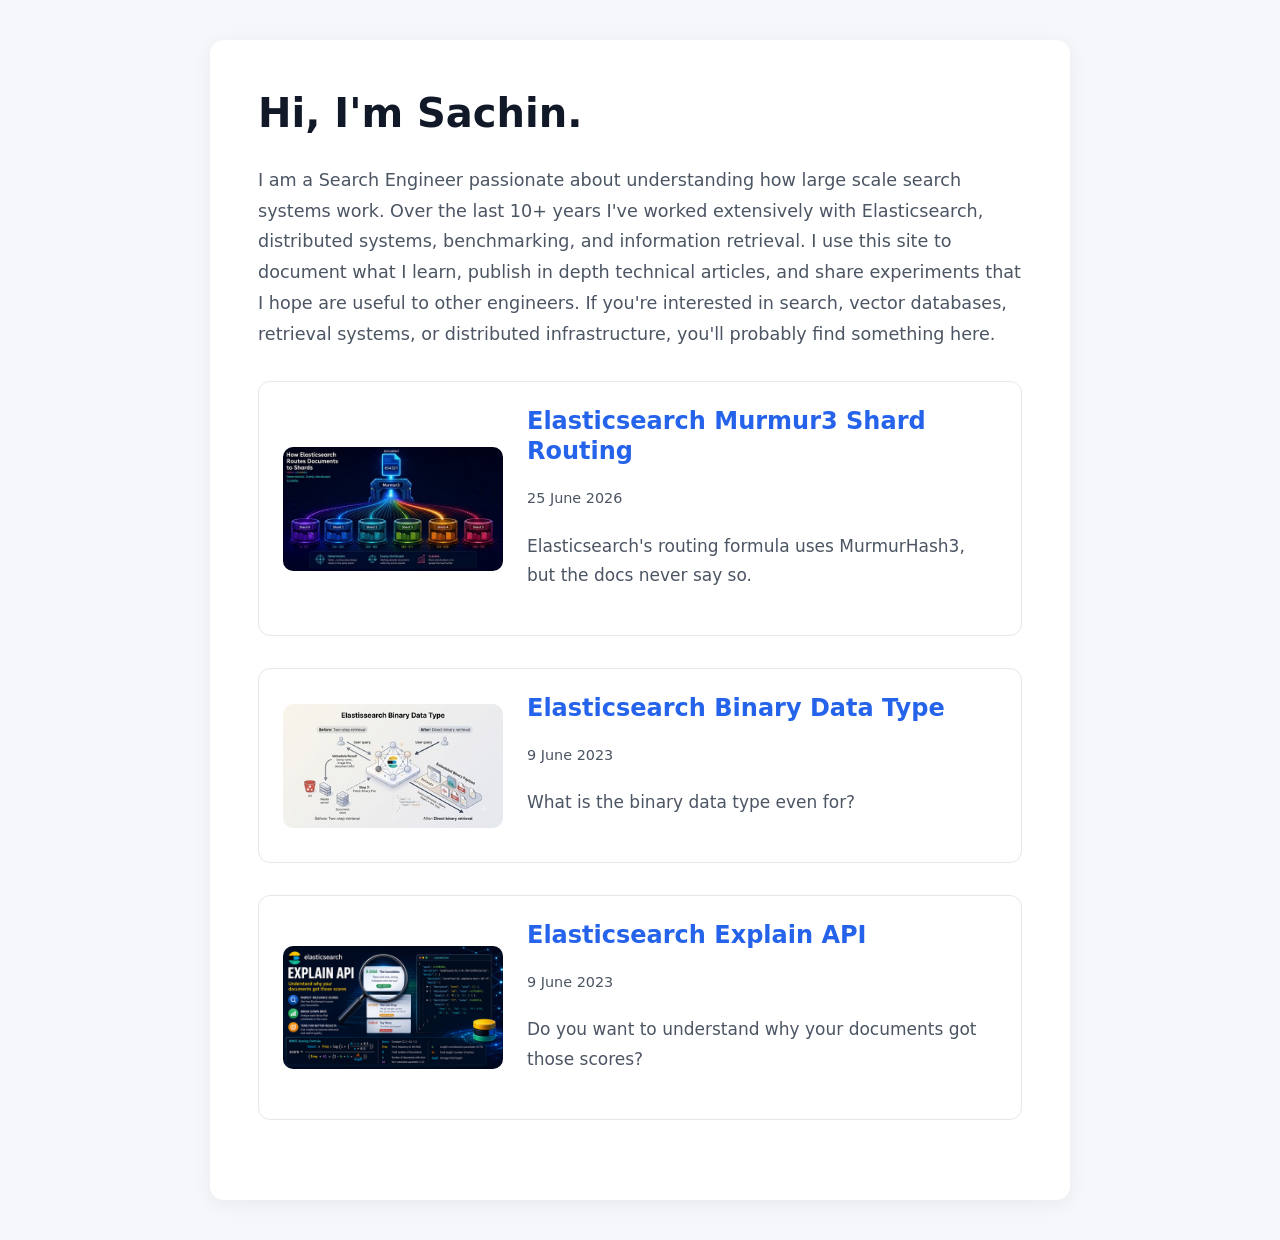
==== index.html @ 7c6bc2b0 "change all formatting and add my new murmur3 blog to test the new structure, will start adding more " ====
<!DOCTYPE html>
<html lang="en">
  <head>
    <meta charset="UTF-8" />
    <meta name="viewport" content="width=device-width, initial-scale=1.0" />
    <title>Sachin Frayne</title>
    <link rel="stylesheet" href="styles.css" />
  </head>
  <body>
    <div class="container">
      <h1>Hi, I'm Sachin.</h1>
      <p class="site-tagline">I am a Search Engineer passionate about understanding how large scale search systems work. Over the last 10+ years I've worked extensively with Elasticsearch, distributed systems, benchmarking, and information retrieval. I use this site to document what I learn, publish in depth technical articles, and share experiments that I hope are useful to other engineers. If you're interested in search, vector databases, retrieval systems, or distributed infrastructure, you'll probably find something here.</p>
      <div class="blog-list">
        <article class="blog-box">
          <div class="blog-content">
            <div class="text">
              <h2>
                <a href="blogs/elasticsearch-murmur3-shard-routing.html">Elasticsearch Murmur3 Shard Routing</a>
              </h2>
              <p class="blog-date">
                <time datetime="2026-06-25">25 June 2026</time>
              </p>
              <p>Elasticsearch's routing formula uses MurmurHash3, but the docs never say so.</p>
            </div>
            <img
              src="images/tiny/elasticsearch-murmur3-shard-routing.jpg"
              alt="Elasticsearch Murmur3 Shard Routing"
            />
          </div>
        </article>


        <article class="blog-box">
          <div class="blog-content">
            <div class="text">
              <h2>
                <a href="blogs/elasticsearch-binary-data-type.html">Elasticsearch Binary Data Type</a>
              </h2>
              <p class="blog-date">
                <time datetime="2023-06-09">9 June 2023</time>
              </p>
              <p>What is the binary data type even for?</p>
            </div>
            <img
              src="images/tiny/elasticsearch-binary-data-type.jpg"
              alt="Elasticsearch Binary Data Type"
            />
          </div>
        </article>


        <article class="blog-box">
          <div class="blog-content">
            <div class="text">
              <h2>
                <a href="blogs/elasticsearch-explain-api.html">Elasticsearch Explain API</a>
              </h2>
              <p class="blog-date">
                <time datetime="2023-06-09">9 June 2023</time>
              </p>
              <p>Do you want to understand why your documents got those scores?</p>
            </div>
            <img
              src="images/tiny/elasticsearch-explain-api.jpg"
              alt="Elasticsearch Explain API"
            />
          </div>
        </article>

      </div>
    </div>
  </body>
</html>
---- styles.css ----
/* =========================
   Global
========================= */

* {
  box-sizing: border-box;
}

html {
  scroll-behavior: smooth;
}

body {
  margin: 0;
  padding: 40px 20px;
  background: #f5f7fa;
  color: #1f2937;
  font-family:
    Inter,
    system-ui,
    -apple-system,
    BlinkMacSystemFont,
    "Segoe UI",
    sans-serif;
  font-size: 17px;
  line-height: 1.75;
}

/* =========================
   Main Container
========================= */

.container {
  max-width: 860px;
  margin: 0 auto;
  background: white;
  border-radius: 14px;
  padding: 48px;
  box-shadow: 0 4px 20px rgba(0, 0, 0, 0.06);
}

/* =========================
   Typography
========================= */

h1,
h2,
h3,
h4 {
  color: #111827;
  line-height: 1.25;
  margin-top: 2rem;
}

h1 {
  margin-top: 0;
  font-size: 2.5rem;
}

h2 {
  font-size: 1.8rem;
}

h3 {
  font-size: 1.35rem;
}

p,
ul,
ol,
blockquote,
table {
  margin: 1.25rem 0;
}

p,
ul,
ol,
li,
blockquote,
table {
  text-align: left;
}

a {
  color: #2563eb;
  text-decoration: none;
}

a:hover {
  text-decoration: underline;
}

/* =========================
   Images
========================= */

.container img {
  width: 100%;
  max-width: 100%;
  border-radius: 10px;
}

.container > article img {
  display: block;
  margin: 2rem 0;
}

/* =========================
   Inline Code
========================= */

code {
  font-family:
    "JetBrains Mono",
    "Fira Code",
    Consolas,
    monospace;
}

p code,
li code {
  background: #eef2ff;
  color: #1d4ed8;
  padding: 2px 6px;
  border-radius: 5px;
  font-size: 0.92em;
}

/* =========================
   Code Blocks
========================= */

pre {
  overflow-x: auto;
  background: #1e293b;
  color: #f8fafc;
  padding: 20px;
  border-radius: 10px;
  margin: 2rem 0;
}

pre code {
  display: block;
  background: transparent;
  padding: 0;
  color: inherit;
  font-size: 0.92rem;
}

/* =========================
   Blockquotes
========================= */

blockquote {
  margin: 2rem 0;
  padding: 1rem 1.5rem;
  border-left: 5px solid #2563eb;
  background: #eff6ff;
  color: #374151;
  font-style: italic;
}

/* =========================
   Tables
========================= */

table {
  width: 100%;
  border-collapse: collapse;
}

th,
td {
  padding: 0.8rem;
  border: 1px solid #e5e7eb;
}

th {
  background: #f3f4f6;
  font-weight: 600;
}

/* =========================
   Blog Listing
========================= */

.blog-box {
  margin: 2rem 0;
  padding: 24px;
  border: 1px solid #e5e7eb;
  border-radius: 12px;
  background: white;
  transition: all 0.2s ease;
}

.blog-box:hover {
  transform: translateY(-2px);
  box-shadow: 0 8px 20px rgba(0, 0, 0, 0.06);
}

.blog-content {
  display: flex;
  flex-direction: row-reverse;
  align-items: center;
  gap: 24px;
}

.blog-content img {
  width: 220px;
  aspect-ratio: 16 / 9;
  object-fit: cover;
  border-radius: 10px;
  flex-shrink: 0;
}

.text {
  flex: 1;
  min-width: 0;
  text-align: left;
}

.text h2 {
  margin-top: 0;
  margin-bottom: 0.5rem;
  font-size: 1.5rem;
}

.text p {
  color: #4b5563;
}

/* =========================
   Navigation
========================= */

.blog-nav {
  margin-bottom: 2rem;
  text-align: left;
}

.blog-nav a {
  color: #6b7280;
}

.blog-nav a:hover {
  color: #2563eb;
}

/* =========================
   Homepage
========================= */

.site-tagline {
  font-size: 1.1rem;
  color: #4b5563;
  margin-bottom: 2rem;
}

.blog-date {
  color: #6b7280;
  font-size: 0.9rem;
  margin-bottom: 0.75rem;
}

/* =========================
   Pagination
========================= */

.pagination {
  display: flex;
  justify-content: center;
  gap: 1rem;
  margin-top: 3rem;
}

.pagination a {
  padding: 8px 14px;
  border: 1px solid #d1d5db;
  border-radius: 8px;
  color: #374151;
}

.pagination a:hover {
  background: #2563eb;
  color: white;
  text-decoration: none;
}

.pagination-current {
  font-weight: 700;
}

/* =========================
   Responsive
========================= */

@media (max-width: 768px) {
  body {
    padding: 15px;
  }

  .container {
    padding: 28px;
  }

  .blog-content {
    flex-direction: column;
    align-items: stretch;
  }

  .blog-content img {
    width: 100%;
  }

  h1 {
    font-size: 2rem;
  }
}
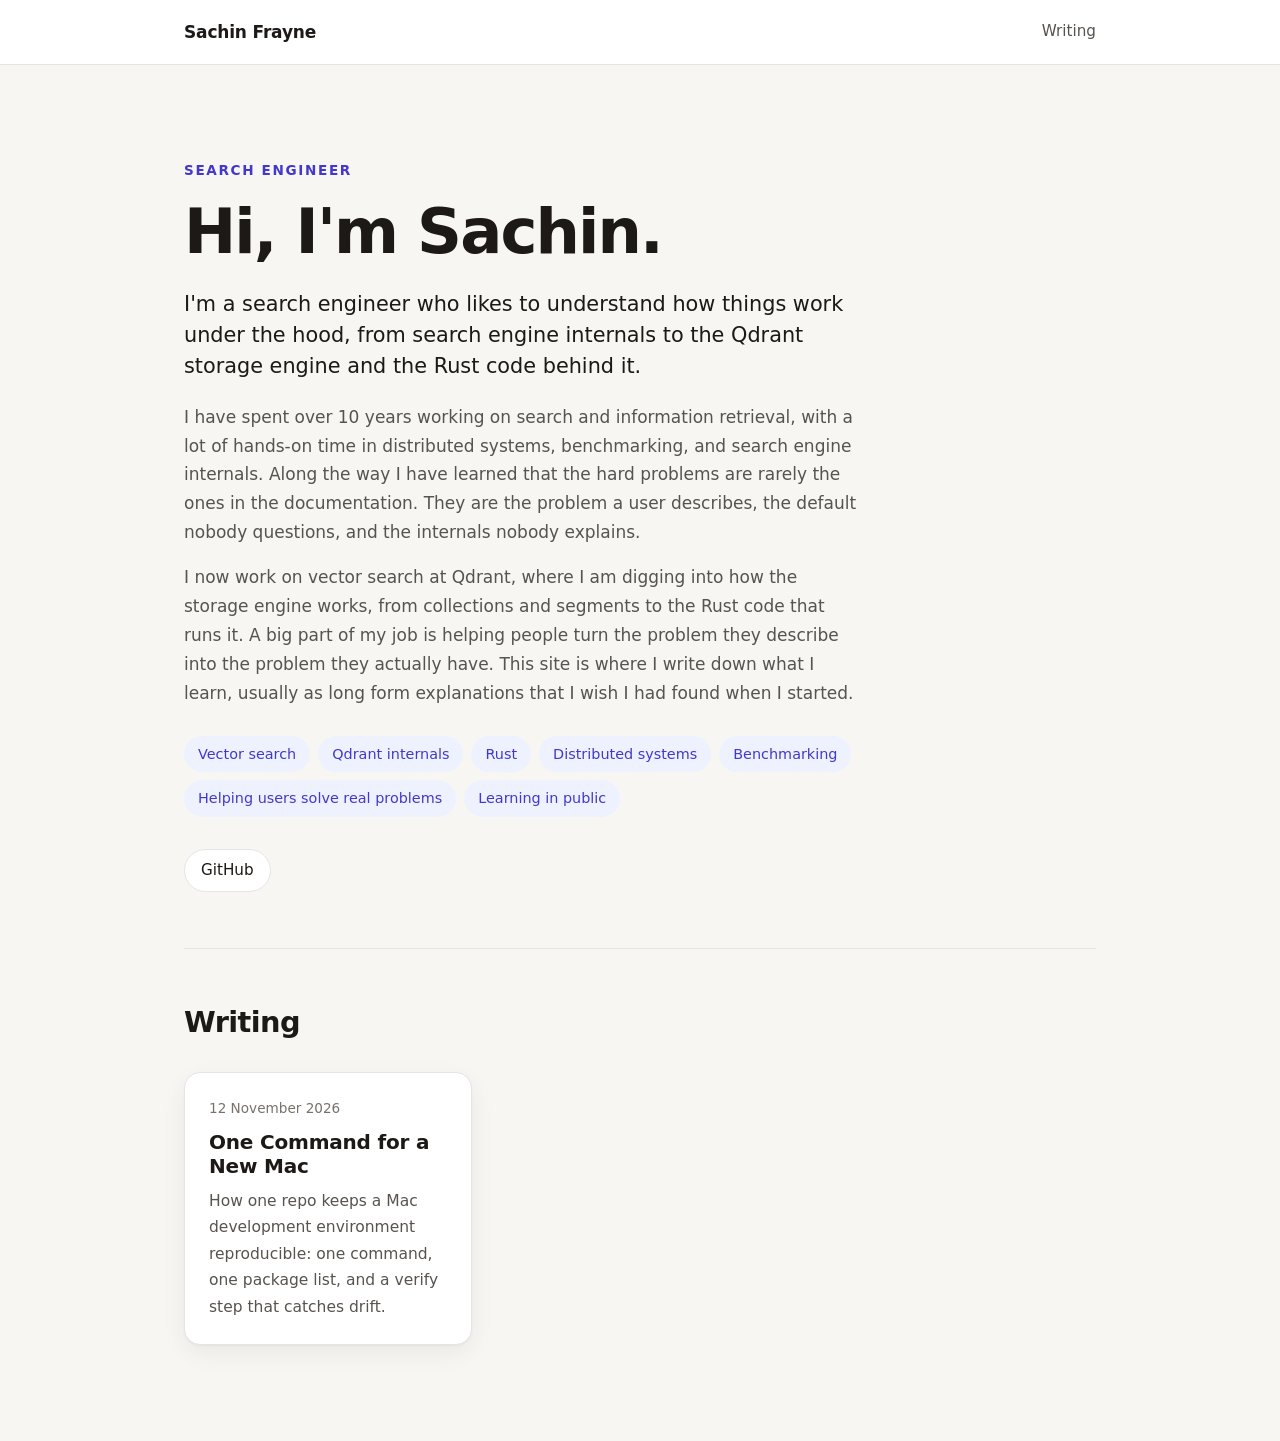
==== commit 80673c0c: "Launch the redesigned blog with the mac-setup post - Remove the three Elasticsearch posts and their " ====
--- a/index.html
+++ b/index.html
@@ -3,71 +3,59 @@
   <head>
     <meta charset="UTF-8" />
     <meta name="viewport" content="width=device-width, initial-scale=1.0" />
+    <meta name="description" content="I&#x27;m a search engineer who likes to understand how things work under the hood, from search engine internals to the Qdrant storage engine and the Rust code behind it." />
     <title>Sachin Frayne</title>
     <link rel="stylesheet" href="styles.css" />
   </head>
   <body>
-    <div class="container">
-      <h1>Hi, I'm Sachin.</h1>
-      <p class="site-tagline">I am a Search Engineer passionate about understanding how large scale search systems work. Over the last 10+ years I've worked extensively with Elasticsearch, distributed systems, benchmarking, and information retrieval. I use this site to document what I learn, publish in depth technical articles, and share experiments that I hope are useful to other engineers. If you're interested in search, vector databases, retrieval systems, or distributed infrastructure, you'll probably find something here.</p>
-      <div class="blog-list">
-        <article class="blog-box">
-          <div class="blog-content">
-            <div class="text">
-              <h2>
-                <a href="blogs/elasticsearch-murmur3-shard-routing.html">Elasticsearch Murmur3 Shard Routing</a>
-              </h2>
-              <p class="blog-date">
-                <time datetime="2026-06-25">25 June 2026</time>
-              </p>
-              <p>Elasticsearch's routing formula uses MurmurHash3, but the docs never say so.</p>
-            </div>
-            <img
-              src="images/tiny/elasticsearch-murmur3-shard-routing.jpg"
-              alt="Elasticsearch Murmur3 Shard Routing"
-            />
+    <header class="site-header">
+      <div class="container site-header-inner">
+        <a class="site-name" href="index.html">Sachin Frayne</a>
+        <a href="#writing">Writing</a>
+      </div>
+    </header>
+
+    <main class="container">
+      <section class="hero">
+        <p class="eyebrow">Search Engineer</p>
+        <h1>Hi, I&#x27;m Sachin.</h1>
+        <p class="lead">I&#x27;m a search engineer who likes to understand how things work under the hood, from search engine internals to the Qdrant storage engine and the Rust code behind it.</p>
+        <div class="about">
+          <p>I have spent over 10 years working on search and information retrieval, with a lot of hands-on time in distributed systems, benchmarking, and search engine internals. Along the way I have learned that the hard problems are rarely the ones in the documentation. They are the problem a user describes, the default nobody questions, and the internals nobody explains.</p>
+          <p>I now work on vector search at Qdrant, where I am digging into how the storage engine works, from collections and segments to the Rust code that runs it. A big part of my job is helping people turn the problem they describe into the problem they actually have. This site is where I write down what I learn, usually as long form explanations that I wish I had found when I started.</p>
+        </div>
+        <ul class="topics" aria-label="Topics I write about">
+          <li>Vector search</li>
+          <li>Qdrant internals</li>
+          <li>Rust</li>
+          <li>Distributed systems</li>
+          <li>Benchmarking</li>
+          <li>Helping users solve real problems</li>
+          <li>Learning in public</li>
+        </ul>
+        <nav class="elsewhere" aria-label="Elsewhere">
+          <a href="https://github.com/sachinfrayne">GitHub</a>
+        </nav>
+      </section>
+
+      <section class="posts" id="writing">
+        <h2>Writing</h2>
+        <div class="post-grid">
+        <article class="post-card">
+
+          <div class="post-card-body">
+            <p class="post-meta">
+              <time datetime="2026-11-12">12 November 2026</time>
+            </p>
+            <h3 class="post-card-title">
+              <a href="blogs/mac-setup.html">One Command for a New Mac</a>
+            </h3>
+            <p class="post-card-excerpt">How one repo keeps a Mac development environment reproducible: one command, one package list, and a verify step that catches drift.</p>
           </div>
         </article>
 
-
-        <article class="blog-box">
-          <div class="blog-content">
-            <div class="text">
-              <h2>
-                <a href="blogs/elasticsearch-binary-data-type.html">Elasticsearch Binary Data Type</a>
-              </h2>
-              <p class="blog-date">
-                <time datetime="2023-06-09">9 June 2023</time>
-              </p>
-              <p>What is the binary data type even for?</p>
-            </div>
-            <img
-              src="images/tiny/elasticsearch-binary-data-type.jpg"
-              alt="Elasticsearch Binary Data Type"
-            />
-          </div>
-        </article>
-
-
-        <article class="blog-box">
-          <div class="blog-content">
-            <div class="text">
-              <h2>
-                <a href="blogs/elasticsearch-explain-api.html">Elasticsearch Explain API</a>
-              </h2>
-              <p class="blog-date">
-                <time datetime="2023-06-09">9 June 2023</time>
-              </p>
-              <p>Do you want to understand why your documents got those scores?</p>
-            </div>
-            <img
-              src="images/tiny/elasticsearch-explain-api.jpg"
-              alt="Elasticsearch Explain API"
-            />
-          </div>
-        </article>
-
-      </div>
-    </div>
+        </div>
+      </section>
+    </main>
   </body>
 </html>
--- a/styles.css
+++ b/styles.css
@@ -1,3 +1,58 @@
+/* =========================
+   Theme tokens
+========================= */
+
+:root {
+  --bg: #f7f6f3;
+  --surface: #ffffff;
+  --text: #1c1917;
+  --muted: #57534e;
+  --subtle: #78716c;
+  --border: #e7e5e4;
+  --accent: #4338ca;
+  --accent-hover: #3730a3;
+  --accent-soft: #eef2ff;
+  --code-bg: #1c1917;
+  --code-text: #f5f5f4;
+  --inline-code-bg: #f1f0ee;
+  --shadow: 0 1px 2px rgba(28, 25, 23, 0.04), 0 8px 24px rgba(28, 25, 23, 0.06);
+  --radius: 16px;
+}
+
+@media (prefers-color-scheme: dark) {
+  :root:not([data-theme="light"]) {
+    --bg: #0f0f10;
+    --surface: #18181b;
+    --text: #f4f4f5;
+    --muted: #a1a1aa;
+    --subtle: #71717a;
+    --border: #27272a;
+    --accent: #a5b4fc;
+    --accent-hover: #c7d2fe;
+    --accent-soft: #1e1b4b;
+    --code-bg: #09090b;
+    --code-text: #e4e4e7;
+    --inline-code-bg: #27272a;
+    --shadow: none;
+  }
+}
+
+:root[data-theme="dark"] {
+  --bg: #0f0f10;
+  --surface: #18181b;
+  --text: #f4f4f5;
+  --muted: #a1a1aa;
+  --subtle: #71717a;
+  --border: #27272a;
+  --accent: #a5b4fc;
+  --accent-hover: #c7d2fe;
+  --accent-soft: #1e1b4b;
+  --code-bg: #09090b;
+  --code-text: #e4e4e7;
+  --inline-code-bg: #27272a;
+  --shadow: none;
+}
+
 /* =========================
    Global
 ========================= */
@@ -12,9 +67,8 @@
 
 body {
   margin: 0;
-  padding: 40px 20px;
-  background: #f5f7fa;
-  color: #1f2937;
+  background: var(--bg);
+  color: var(--text);
   font-family:
     Inter,
     system-ui,
@@ -23,92 +77,398 @@
     "Segoe UI",
     sans-serif;
   font-size: 17px;
-  line-height: 1.75;
-}
-
-/* =========================
-   Main Container
-========================= */
-
-.container {
-  max-width: 860px;
-  margin: 0 auto;
-  background: white;
-  border-radius: 14px;
-  padding: 48px;
-  box-shadow: 0 4px 20px rgba(0, 0, 0, 0.06);
-}
-
-/* =========================
-   Typography
-========================= */
+  line-height: 1.7;
+  -webkit-font-smoothing: antialiased;
+}
+
+img {
+  max-width: 100%;
+  display: block;
+}
+
+a {
+  color: var(--accent);
+  text-decoration: none;
+}
+
+a:hover {
+  color: var(--accent-hover);
+  text-decoration: underline;
+}
 
 h1,
 h2,
 h3,
 h4 {
-  color: #111827;
-  line-height: 1.25;
-  margin-top: 2rem;
-}
-
-h1 {
-  margin-top: 0;
-  font-size: 2.5rem;
-}
-
-h2 {
+  color: var(--text);
+  line-height: 1.2;
+  margin: 0;
+}
+
+.container {
+  max-width: 960px;
+  margin: 0 auto;
+  padding: 0 24px;
+}
+
+/* =========================
+   Header
+========================= */
+
+.site-header {
+  background: var(--surface);
+  border-bottom: 1px solid var(--border);
+}
+
+.site-header-inner {
+  display: flex;
+  align-items: center;
+  justify-content: space-between;
+  height: 64px;
+}
+
+.site-name {
+  font-weight: 700;
+  color: var(--text);
+  letter-spacing: -0.01em;
+}
+
+.site-name:hover {
+  color: var(--accent);
+  text-decoration: none;
+}
+
+.site-header-inner > a:not(.site-name) {
+  color: var(--muted);
+  font-size: 0.95rem;
+}
+
+/* =========================
+   Hero / About
+========================= */
+
+.hero {
+  padding: 80px 0 56px;
+}
+
+.eyebrow {
+  color: var(--accent);
+  font-size: 0.85rem;
+  font-weight: 600;
+  letter-spacing: 0.12em;
+  text-transform: uppercase;
+  margin-bottom: 16px;
+}
+
+.hero h1 {
+  font-size: clamp(2.6rem, 6vw, 3.9rem);
+  letter-spacing: -0.03em;
+  line-height: 1.08;
+  margin-bottom: 24px;
+}
+
+.lead {
+  font-size: 1.3rem;
+  line-height: 1.5;
+  color: var(--text);
+  max-width: 680px;
+  margin: 0 0 20px;
+}
+
+.about {
+  max-width: 680px;
+}
+
+.about p {
+  color: var(--muted);
+  margin: 0 0 16px;
+}
+
+.topics {
+  list-style: none;
+  padding: 0;
+  margin: 28px 0 32px;
+  display: flex;
+  flex-wrap: wrap;
+  gap: 8px;
+}
+
+.topics li {
+  padding: 6px 14px;
+  border-radius: 999px;
+  background: var(--accent-soft);
+  color: var(--accent);
+  font-size: 0.9rem;
+  font-weight: 500;
+}
+
+.elsewhere {
+  display: flex;
+  flex-wrap: wrap;
+  gap: 12px;
+}
+
+.elsewhere a {
+  padding: 8px 16px;
+  border: 1px solid var(--border);
+  border-radius: 999px;
+  color: var(--text);
+  font-size: 0.95rem;
+  background: var(--surface);
+}
+
+.elsewhere a:hover {
+  border-color: var(--accent);
+  color: var(--accent);
+  text-decoration: none;
+}
+
+/* =========================
+   Writing (post list)
+========================= */
+
+.posts {
+  border-top: 1px solid var(--border);
+  padding: 56px 0 96px;
+}
+
+.posts > h2 {
   font-size: 1.8rem;
-}
-
-h3 {
-  font-size: 1.35rem;
-}
-
-p,
-ul,
-ol,
-blockquote,
-table {
-  margin: 1.25rem 0;
-}
-
-p,
-ul,
-ol,
-li,
-blockquote,
-table {
+  letter-spacing: -0.02em;
+  margin-bottom: 32px;
+}
+
+.post-grid {
+  display: grid;
+  grid-template-columns: repeat(auto-fill, minmax(280px, 1fr));
+  gap: 24px;
+}
+
+.post-card {
+  display: flex;
+  flex-direction: column;
+  background: var(--surface);
+  border: 1px solid var(--border);
+  border-radius: var(--radius);
+  overflow: hidden;
+  box-shadow: var(--shadow);
+  transition:
+    transform 0.2s ease,
+    box-shadow 0.2s ease;
+}
+
+.post-card:hover {
+  transform: translateY(-3px);
+  box-shadow: 0 12px 32px rgba(28, 25, 23, 0.1);
+}
+
+.post-card > a {
+  display: block;
+}
+
+.post-card img {
+  width: 100%;
+  aspect-ratio: 16 / 9;
+  object-fit: cover;
+  display: block;
+}
+
+.post-card-body {
+  padding: 24px;
+  display: flex;
+  flex-direction: column;
+  flex: 1;
+}
+
+.post-meta {
+  color: var(--subtle);
+  font-size: 0.85rem;
+  margin: 0 0 10px;
+}
+
+.post-card-title {
+  font-size: 1.25rem;
+  letter-spacing: -0.01em;
+  margin-bottom: 10px;
+}
+
+.post-card-title a {
+  color: var(--text);
+}
+
+.post-card-title a:hover {
+  color: var(--accent);
+  text-decoration: none;
+}
+
+.post-card-excerpt {
+  color: var(--muted);
+  font-size: 0.97rem;
+  margin: 0;
+}
+
+.empty {
+  color: var(--muted);
+  border: 1px dashed var(--border);
+  border-radius: var(--radius);
+  padding: 40px 24px;
+  text-align: center;
+  margin: 0;
+  grid-column: 1 / -1;
+}
+
+/* =========================
+   Pagination
+========================= */
+
+.pagination {
+  display: flex;
+  justify-content: center;
+  gap: 12px;
+  margin-top: 48px;
+}
+
+.pagination a,
+.pagination-current {
+  min-width: 40px;
+  text-align: center;
+  padding: 8px 14px;
+  border: 1px solid var(--border);
+  border-radius: 10px;
+  color: var(--muted);
+}
+
+.pagination a:hover {
+  border-color: var(--accent);
+  color: var(--accent);
+  text-decoration: none;
+}
+
+.pagination-current {
+  background: var(--accent);
+  border-color: var(--accent);
+  color: #ffffff;
+  font-weight: 600;
+}
+
+/* =========================
+   Individual post pages
+========================= */
+
+.post {
+  max-width: 720px;
+  margin: 0 auto;
+  padding: 56px 24px 96px;
+}
+
+.post-header {
+  margin-bottom: 40px;
+}
+
+.post-header h1 {
+  font-size: clamp(2.2rem, 5vw, 2.9rem);
+  letter-spacing: -0.03em;
+  line-height: 1.12;
+  margin-bottom: 18px;
+}
+
+.post-lede {
+  font-size: 1.2rem;
+  color: var(--muted);
+  margin: 0;
+}
+
+.post-body > p,
+.post-body > ul,
+.post-body > ol {
+  color: var(--text);
+  margin: 1.2rem 0;
+}
+
+.post-body h2 {
+  font-size: 1.6rem;
+  letter-spacing: -0.01em;
+  margin: 48px 0 16px;
+}
+
+.post-body h3 {
+  font-size: 1.3rem;
+  margin: 36px 0 12px;
+}
+
+.post-body img {
+  width: 100%;
+  border-radius: var(--radius);
+  margin: 32px 0;
+}
+
+.post-body a {
+  text-decoration: underline;
+  text-underline-offset: 3px;
+}
+
+.post-body blockquote {
+  margin: 32px 0;
+  padding: 16px 24px;
+  border-left: 4px solid var(--accent);
+  background: var(--accent-soft);
+  border-radius: 0 12px 12px 0;
+  color: var(--text);
+}
+
+.post-body pre {
+  overflow-x: auto;
+  background: var(--code-bg);
+  color: var(--code-text);
+  padding: 20px;
+  border-radius: 12px;
+  margin: 28px 0;
+  font-size: 0.92rem;
+  line-height: 1.6;
+}
+
+.post-body pre code {
+  display: block;
+  background: transparent;
+  padding: 0;
+  color: inherit;
+}
+
+.post-body p code,
+.post-body li code,
+.post-body h2 code,
+.post-body h3 code {
+  background: var(--inline-code-bg);
+  color: var(--accent);
+  padding: 2px 6px;
+  border-radius: 6px;
+  font-size: 0.9em;
+}
+
+.post-body table {
+  width: 100%;
+  border-collapse: collapse;
+  margin: 28px 0;
+  font-size: 0.95rem;
+}
+
+.post-body th,
+.post-body td {
+  padding: 10px 12px;
+  border: 1px solid var(--border);
   text-align: left;
 }
 
-a {
-  color: #2563eb;
-  text-decoration: none;
-}
-
-a:hover {
-  text-decoration: underline;
-}
-
-/* =========================
-   Images
-========================= */
-
-.container img {
-  width: 100%;
-  max-width: 100%;
-  border-radius: 10px;
-}
-
-.container > article img {
-  display: block;
-  margin: 2rem 0;
-}
-
-/* =========================
-   Inline Code
-========================= */
+.post-body th {
+  background: var(--surface);
+  font-weight: 600;
+}
+
+.post-footer-link {
+  margin-top: 56px;
+  padding-top: 24px;
+  border-top: 1px solid var(--border);
+}
 
 code {
   font-family:
@@ -118,202 +478,32 @@
     monospace;
 }
 
-p code,
-li code {
-  background: #eef2ff;
-  color: #1d4ed8;
-  padding: 2px 6px;
-  border-radius: 5px;
-  font-size: 0.92em;
-}
-
-/* =========================
-   Code Blocks
-========================= */
-
-pre {
-  overflow-x: auto;
-  background: #1e293b;
-  color: #f8fafc;
-  padding: 20px;
-  border-radius: 10px;
-  margin: 2rem 0;
-}
-
-pre code {
-  display: block;
-  background: transparent;
-  padding: 0;
-  color: inherit;
-  font-size: 0.92rem;
-}
-
-/* =========================
-   Blockquotes
-========================= */
-
-blockquote {
-  margin: 2rem 0;
-  padding: 1rem 1.5rem;
-  border-left: 5px solid #2563eb;
-  background: #eff6ff;
-  color: #374151;
-  font-style: italic;
-}
-
-/* =========================
-   Tables
-========================= */
-
-table {
-  width: 100%;
-  border-collapse: collapse;
-}
-
-th,
-td {
-  padding: 0.8rem;
-  border: 1px solid #e5e7eb;
-}
-
-th {
-  background: #f3f4f6;
-  font-weight: 600;
-}
-
-/* =========================
-   Blog Listing
-========================= */
-
-.blog-box {
-  margin: 2rem 0;
-  padding: 24px;
-  border: 1px solid #e5e7eb;
-  border-radius: 12px;
-  background: white;
-  transition: all 0.2s ease;
-}
-
-.blog-box:hover {
-  transform: translateY(-2px);
-  box-shadow: 0 8px 20px rgba(0, 0, 0, 0.06);
-}
-
-.blog-content {
-  display: flex;
-  flex-direction: row-reverse;
-  align-items: center;
-  gap: 24px;
-}
-
-.blog-content img {
-  width: 220px;
-  aspect-ratio: 16 / 9;
-  object-fit: cover;
-  border-radius: 10px;
-  flex-shrink: 0;
-}
-
-.text {
-  flex: 1;
-  min-width: 0;
-  text-align: left;
-}
-
-.text h2 {
-  margin-top: 0;
-  margin-bottom: 0.5rem;
-  font-size: 1.5rem;
-}
-
-.text p {
-  color: #4b5563;
-}
-
-/* =========================
-   Navigation
-========================= */
-
-.blog-nav {
-  margin-bottom: 2rem;
-  text-align: left;
-}
-
-.blog-nav a {
-  color: #6b7280;
-}
-
-.blog-nav a:hover {
-  color: #2563eb;
-}
-
-/* =========================
-   Homepage
-========================= */
-
-.site-tagline {
-  font-size: 1.1rem;
-  color: #4b5563;
-  margin-bottom: 2rem;
-}
-
-.blog-date {
-  color: #6b7280;
-  font-size: 0.9rem;
-  margin-bottom: 0.75rem;
-}
-
-/* =========================
-   Pagination
-========================= */
-
-.pagination {
-  display: flex;
-  justify-content: center;
-  gap: 1rem;
-  margin-top: 3rem;
-}
-
-.pagination a {
-  padding: 8px 14px;
-  border: 1px solid #d1d5db;
-  border-radius: 8px;
-  color: #374151;
-}
-
-.pagination a:hover {
-  background: #2563eb;
-  color: white;
-  text-decoration: none;
-}
-
-.pagination-current {
-  font-weight: 700;
-}
-
 /* =========================
    Responsive
 ========================= */
 
-@media (max-width: 768px) {
+@media (max-width: 640px) {
   body {
-    padding: 15px;
+    font-size: 16px;
   }
 
   .container {
-    padding: 28px;
-  }
-
-  .blog-content {
-    flex-direction: column;
-    align-items: stretch;
-  }
-
-  .blog-content img {
-    width: 100%;
-  }
-
-  h1 {
-    font-size: 2rem;
-  }
-}+    padding: 0 16px;
+  }
+
+  .hero {
+    padding: 56px 0 40px;
+  }
+
+  .posts {
+    padding: 40px 0 72px;
+  }
+
+  .post {
+    padding: 40px 16px 72px;
+  }
+
+  .post-grid {
+    grid-template-columns: 1fr;
+  }
+}
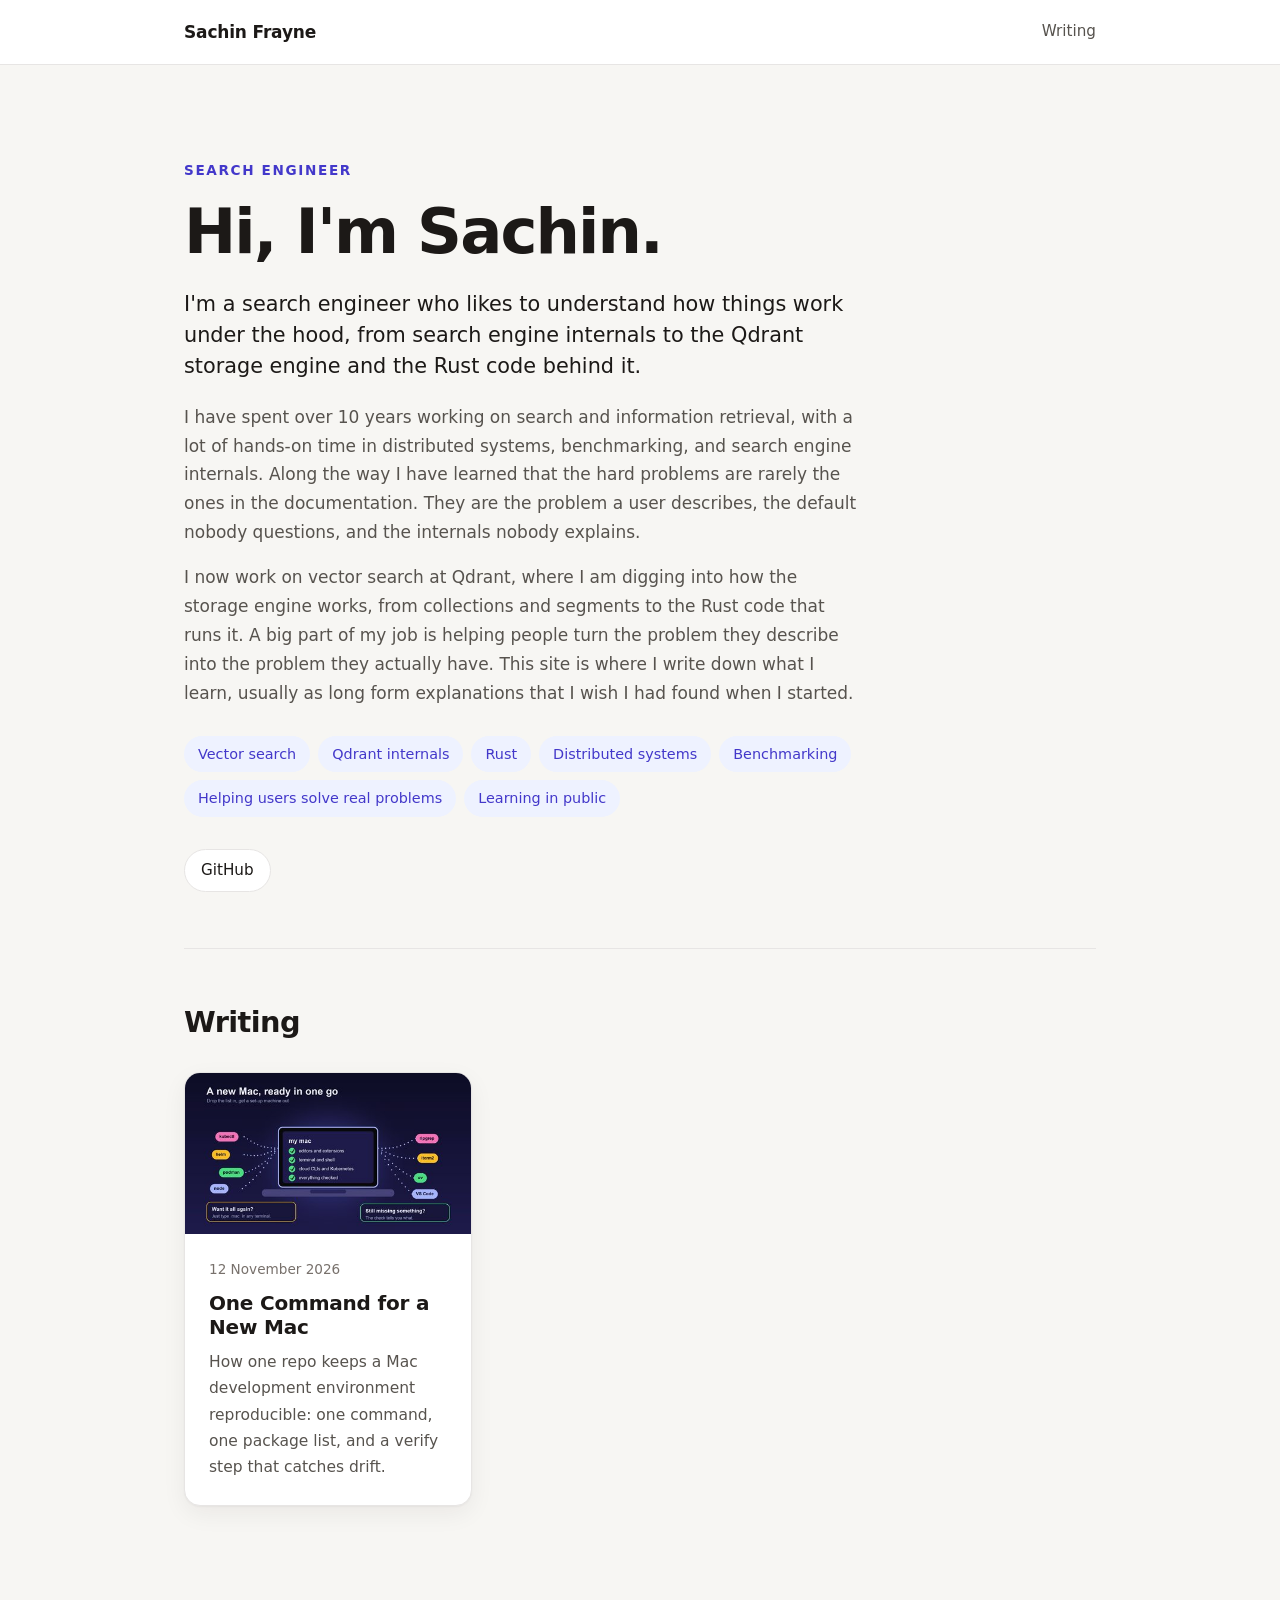
==== commit 3901170e: "Mac setup post: image, repo link, and mac command - Add the mac-setup hero image and its front-page " ====
--- a/index.html
+++ b/index.html
@@ -42,7 +42,7 @@
         <h2>Writing</h2>
         <div class="post-grid">
         <article class="post-card">
-
+          <a href="blogs/mac-setup.html"><img src="images/tiny/mac-setup.jpg" alt="Diagram of the mac-setup repo: one package list feeds both setup.sh, which installs each item, and scripts/verify.sh, which checks each item." loading="lazy" /></a>
           <div class="post-card-body">
             <p class="post-meta">
               <time datetime="2026-11-12">12 November 2026</time>
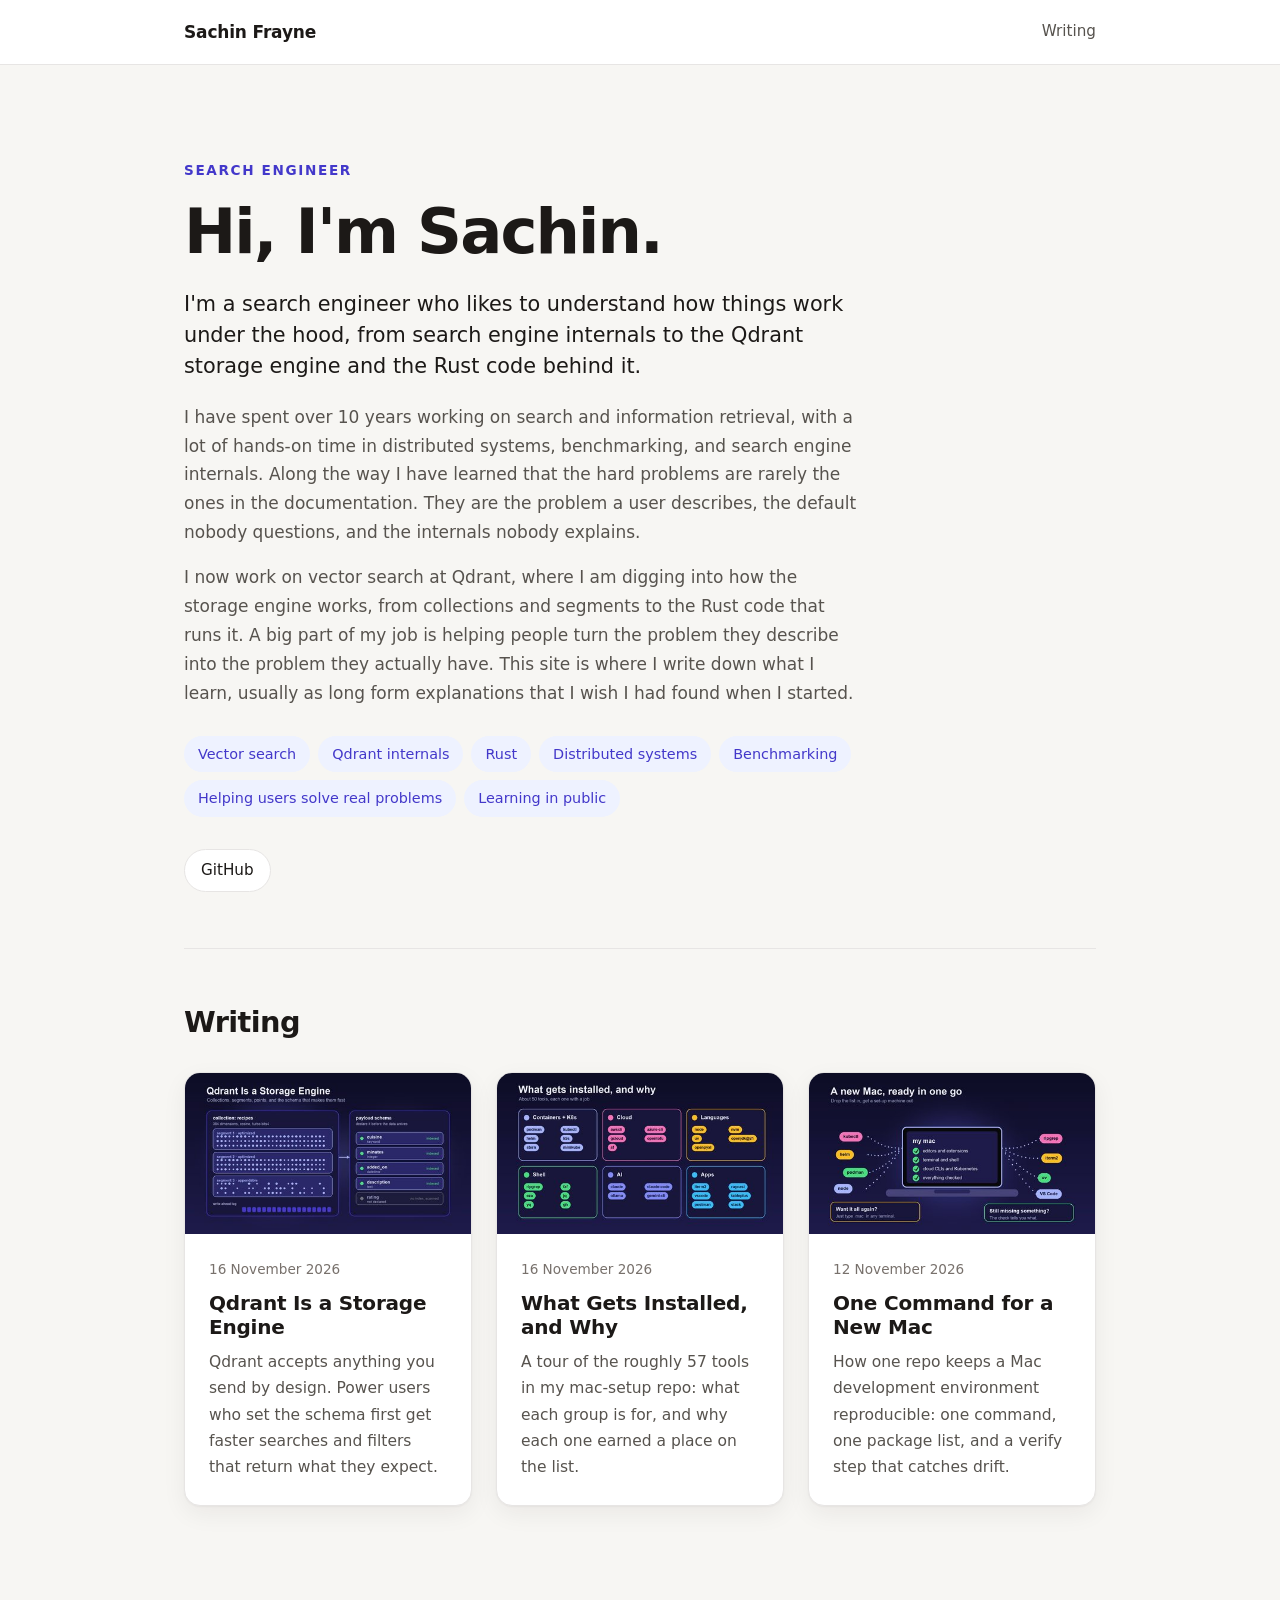
==== commit e3f58256: "Release: Qdrant storage engine post, mac-setup tools post, and guides - Add "Qdrant Is a Storage Eng" ====
--- a/index.html
+++ b/index.html
@@ -4,6 +4,12 @@
     <meta charset="UTF-8" />
     <meta name="viewport" content="width=device-width, initial-scale=1.0" />
     <meta name="description" content="I&#x27;m a search engineer who likes to understand how things work under the hood, from search engine internals to the Qdrant storage engine and the Rust code behind it." />
+    <meta property="og:type" content="website" />
+    <meta property="og:site_name" content="Sachin Frayne" />
+    <meta property="og:title" content="Sachin Frayne" />
+    <meta property="og:description" content="I&#x27;m a search engineer who likes to understand how things work under the hood, from search engine internals to the Qdrant storage engine and the Rust code behind it." />
+    <meta property="og:url" content="https://sachinfrayne.com/" />
+    <meta name="twitter:card" content="summary" />
     <title>Sachin Frayne</title>
     <link rel="stylesheet" href="styles.css" />
   </head>
@@ -42,6 +48,34 @@
         <h2>Writing</h2>
         <div class="post-grid">
         <article class="post-card">
+          <a href="blogs/qdrant-is-a-storage-engine.html"><img src="images/tiny/qdrant-is-a-storage-engine.jpg" alt="Diagram of the recipes collection: three segments of vectors, a write-ahead log, and a payload schema where indexed fields are green and undeclared fields are grey." loading="lazy" /></a>
+          <div class="post-card-body">
+            <p class="post-meta">
+              <time datetime="2026-11-16">16 November 2026</time>
+            </p>
+            <h3 class="post-card-title">
+              <a href="blogs/qdrant-is-a-storage-engine.html">Qdrant Is a Storage Engine</a>
+            </h3>
+            <p class="post-card-excerpt">Qdrant accepts anything you send by design. Power users who set the schema first get faster searches and filters that return what they expect.</p>
+          </div>
+        </article>
+
+
+        <article class="post-card">
+          <a href="blogs/mac-setup-tools.html"><img src="images/tiny/mac-setup-tools.jpg" alt="Illustrated grid of the tools in the mac-setup repo, grouped into containers and Kubernetes, cloud, languages, shell, AI, and apps." loading="lazy" /></a>
+          <div class="post-card-body">
+            <p class="post-meta">
+              <time datetime="2026-11-16">16 November 2026</time>
+            </p>
+            <h3 class="post-card-title">
+              <a href="blogs/mac-setup-tools.html">What Gets Installed, and Why</a>
+            </h3>
+            <p class="post-card-excerpt">A tour of the roughly 57 tools in my mac-setup repo: what each group is for, and why each one earned a place on the list.</p>
+          </div>
+        </article>
+
+
+        <article class="post-card">
           <a href="blogs/mac-setup.html"><img src="images/tiny/mac-setup.jpg" alt="Diagram of the mac-setup repo: one package list feeds both setup.sh, which installs each item, and scripts/verify.sh, which checks each item." loading="lazy" /></a>
           <div class="post-card-body">
             <p class="post-meta">
